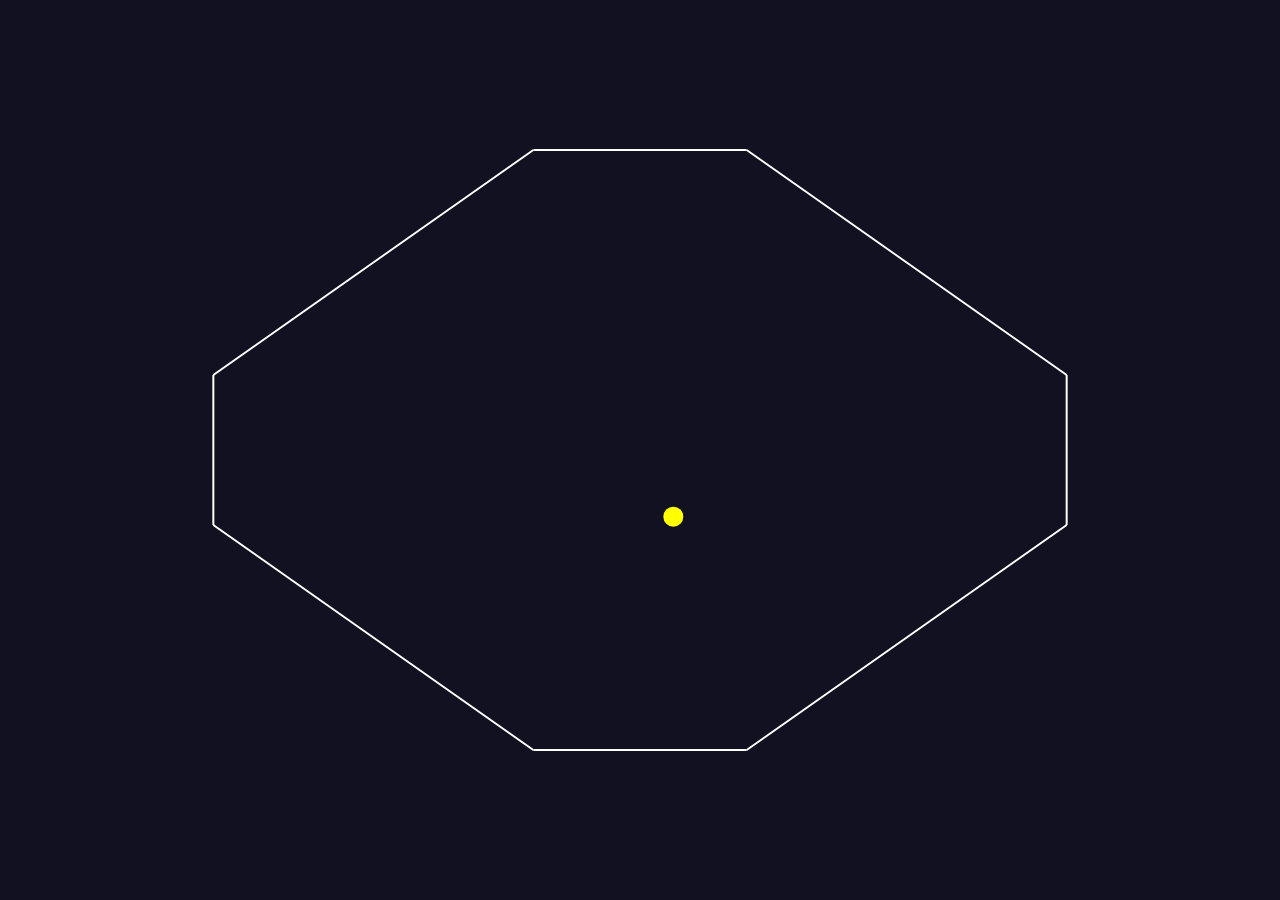
==== test/ballvsball.html @ 6657cfe3 "(BREAKING) playing with collision with multiple balls (need to backup to work on laptop)" ====
<link rel="stylesheet" href="../style.css">

<body>
</body>

<script type="module">

  import { Game } from '../src/Game.js';
  import { Segment } from '../src/Segment.js';
  import { Paddle, Wall, Ball, Level } from '../src/Pong.js';

  const level = new Level();

  const octogon = [ 
    [ -1.0,  0.25 ], [ -0.25,  1.0 ], [  0.25,  1.0 ], [  1.0,  0.25 ],
    [  1.0, -0.25 ], [  0.25, -1.0 ], [ -0.25, -1.0 ], [ -1.0, -0.25 ],
  ];

  level.addWallsFromPoints( 
    octogon.map( e => [ 
      e[ 0 ] * window.innerWidth / 3, 
      e[ 1 ] * window.innerHeight / 3 
    ] ) 
  );
  

  level.balls.push( new Ball( { x: -100, y: 0, dx: .2, dy: 0.1, fillStyle: 'yellow' } ) );
  // level.balls.push( new Ball( { x: 100, y: 5, dx: -.2, dy: 0, fillStyle: 'orange' } ) );
  // level.balls.push( new Ball( { x: 80, y: 25, dx: -.2, dy: .1, fillStyle: 'red' } ) );
  
  
  const game = new Game();
  game.update = ( dt ) => {
    level.update( dt );
  };

  game.draw = ( ctx ) => {
    ctx.save();

    ctx.translate( window.innerWidth / 2, window.innerHeight / 2 );

    level.draw( ctx );

    ctx.restore();
  };


</script>
---- style.css ----
body {
  margin: 0;
  overscroll-behavior: none; /* Disable Chrome two fingers back/forward swipe */
  user-select: none;  /* Prevent accidental selection while dragging mouse */
  
  background-color: #112;
  color: white;
}

.center {
  display: flex;
  justify-content: center;
}

.scores {
  position: absolute;
  font-family: sans-serif;
  padding: 2px;
}

.scoreLabel {
  font-weight: bold;
}

.scoreValue {
  padding-right: 10px;
}
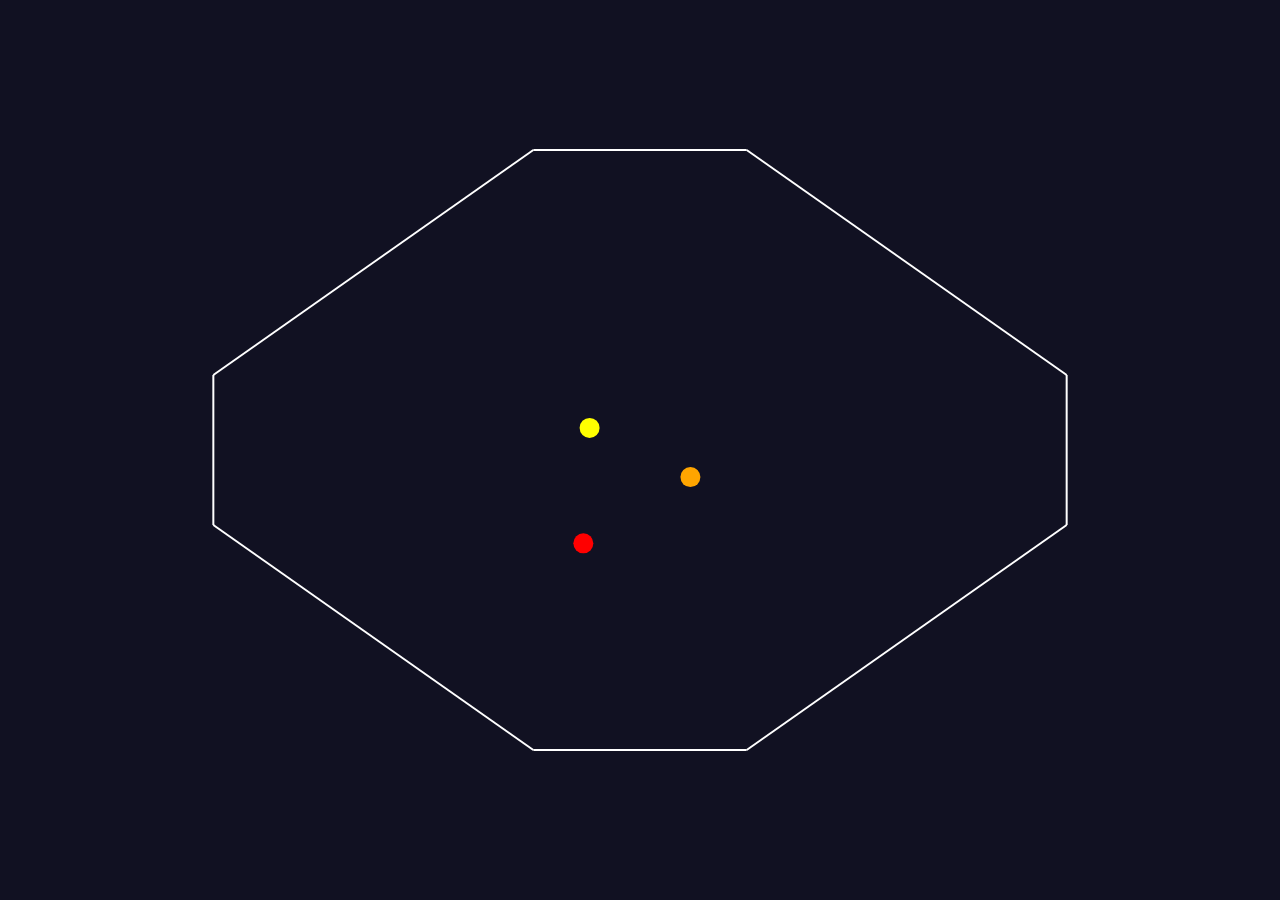
==== commit e2af05a3: "Fixed double-colliding making objects go through walls" ====
--- a/test/ballvsball.html
+++ b/test/ballvsball.html
@@ -24,9 +24,9 @@
   );
   
 
-  level.balls.push( new Ball( { x: -100, y: 0, dx: .2, dy: 0.1, fillStyle: 'yellow' } ) );
-  // level.balls.push( new Ball( { x: 100, y: 5, dx: -.2, dy: 0, fillStyle: 'orange' } ) );
-  // level.balls.push( new Ball( { x: 80, y: 25, dx: -.2, dy: .1, fillStyle: 'red' } ) );
+  level.balls.push( new Ball( { x: -100, y: 0, dx: .2, dy: 0, fillStyle: 'yellow' } ) );
+  level.balls.push( new Ball( { x: 100, y: 5, dx: -.2, dy: 0, fillStyle: 'orange' } ) );
+  level.balls.push( new Ball( { x: 80, y: 25, dx: -.2, dy: .1, fillStyle: 'red' } ) );
   
   
   const game = new Game();
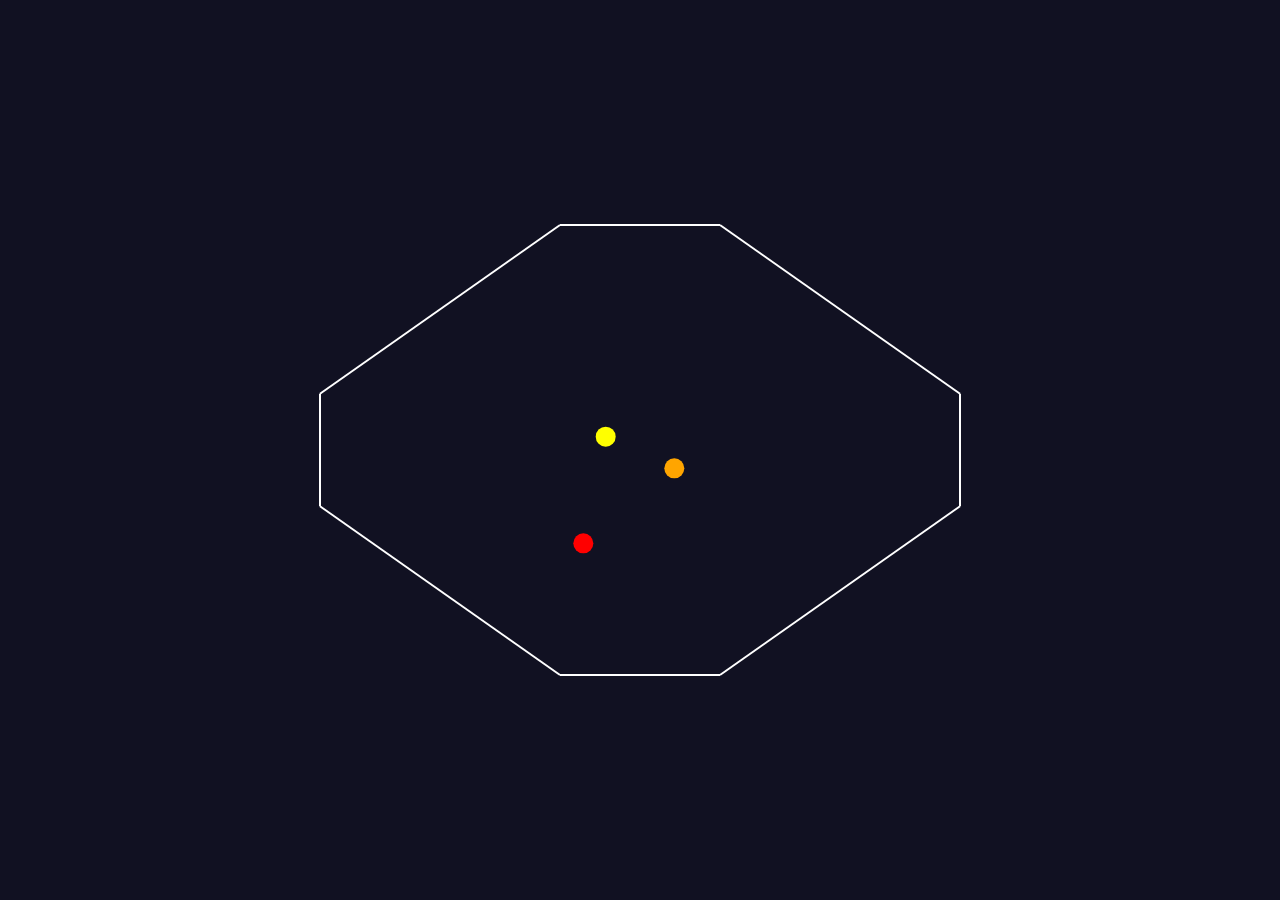
==== commit cccc6c6c: "Balls bounce off walls and each other!" ====
--- a/test/ballvsball.html
+++ b/test/ballvsball.html
@@ -18,14 +18,14 @@
 
   level.addWallsFromPoints( 
     octogon.map( e => [ 
-      e[ 0 ] * window.innerWidth / 3, 
-      e[ 1 ] * window.innerHeight / 3 
+      e[ 0 ] * window.innerWidth / 4, 
+      e[ 1 ] * window.innerHeight / 4 
     ] ) 
   );
   
 
-  level.balls.push( new Ball( { x: -100, y: 0, dx: .2, dy: 0, fillStyle: 'yellow' } ) );
-  level.balls.push( new Ball( { x: 100, y: 5, dx: -.2, dy: 0, fillStyle: 'orange' } ) );
+  level.balls.push( new Ball( { x: -50, y: 0, dx: .1, dy: 0, fillStyle: 'yellow' } ) );
+  level.balls.push( new Ball( { x: 50, y: 5, dx: -.1, dy: 0, fillStyle: 'orange' } ) );
   level.balls.push( new Ball( { x: 80, y: 25, dx: -.2, dy: .1, fillStyle: 'red' } ) );
   
   
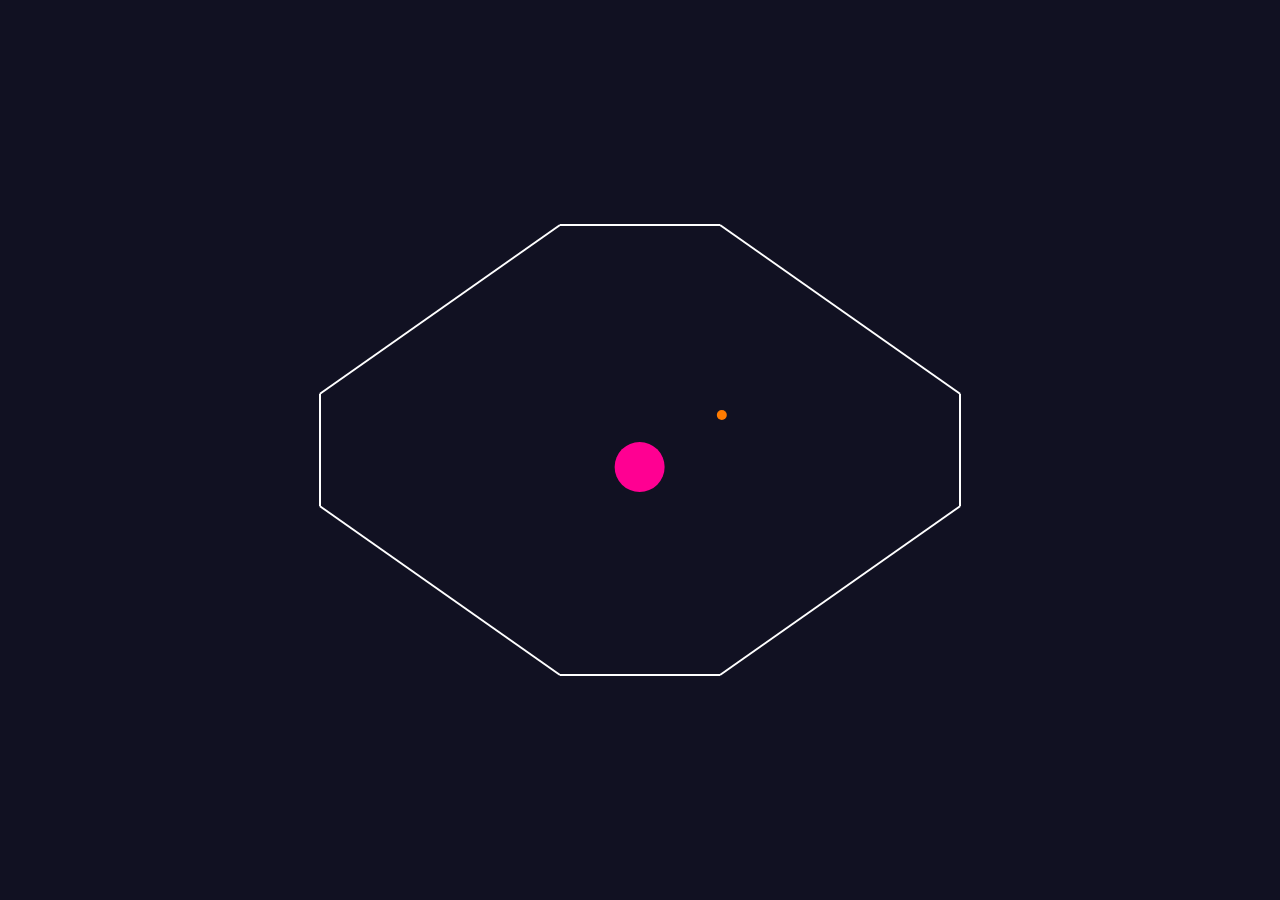
==== commit b7d480b5: "Incorporate mass into collision" ====
--- a/test/ballvsball.html
+++ b/test/ballvsball.html
@@ -23,10 +23,9 @@
     ] ) 
   );
   
-
-  level.balls.push( new Ball( { x: -50, y: 0, dx: .1, dy: 0, fillStyle: 'yellow' } ) );
-  level.balls.push( new Ball( { x: 50, y: 5, dx: -.1, dy: 0, fillStyle: 'orange' } ) );
-  level.balls.push( new Ball( { x: 80, y: 25, dx: -.2, dy: .1, fillStyle: 'red' } ) );
+  addBall(  50, 0, -0.1, 0, 5 );
+  addBall( -50, 10, 0.1, 0, 25 );
+  setInterval( () => addBall( 0, 0 ), 2000 );
   
   
   const game = new Game();
@@ -44,6 +43,18 @@
     ctx.restore();
   };
 
+  function addBall( 
+    x, y, 
+    dx = 0.5 * ( Math.random() - 0.5 ), 
+    dy = 0.5 * ( Math.random() - 0.5 ), 
+    size = Math.random() * 20 + 5 
+  ) {
+    level.balls.push( new Ball( { 
+      x: x, y: y, dx: dx, dy: dy, radius: size, mass: size,
+      fillStyle: `hsl( ${ Math.random() * 360 }, 100%, 50%)` 
+    } ) );
+  }
+
 
 </script>
 
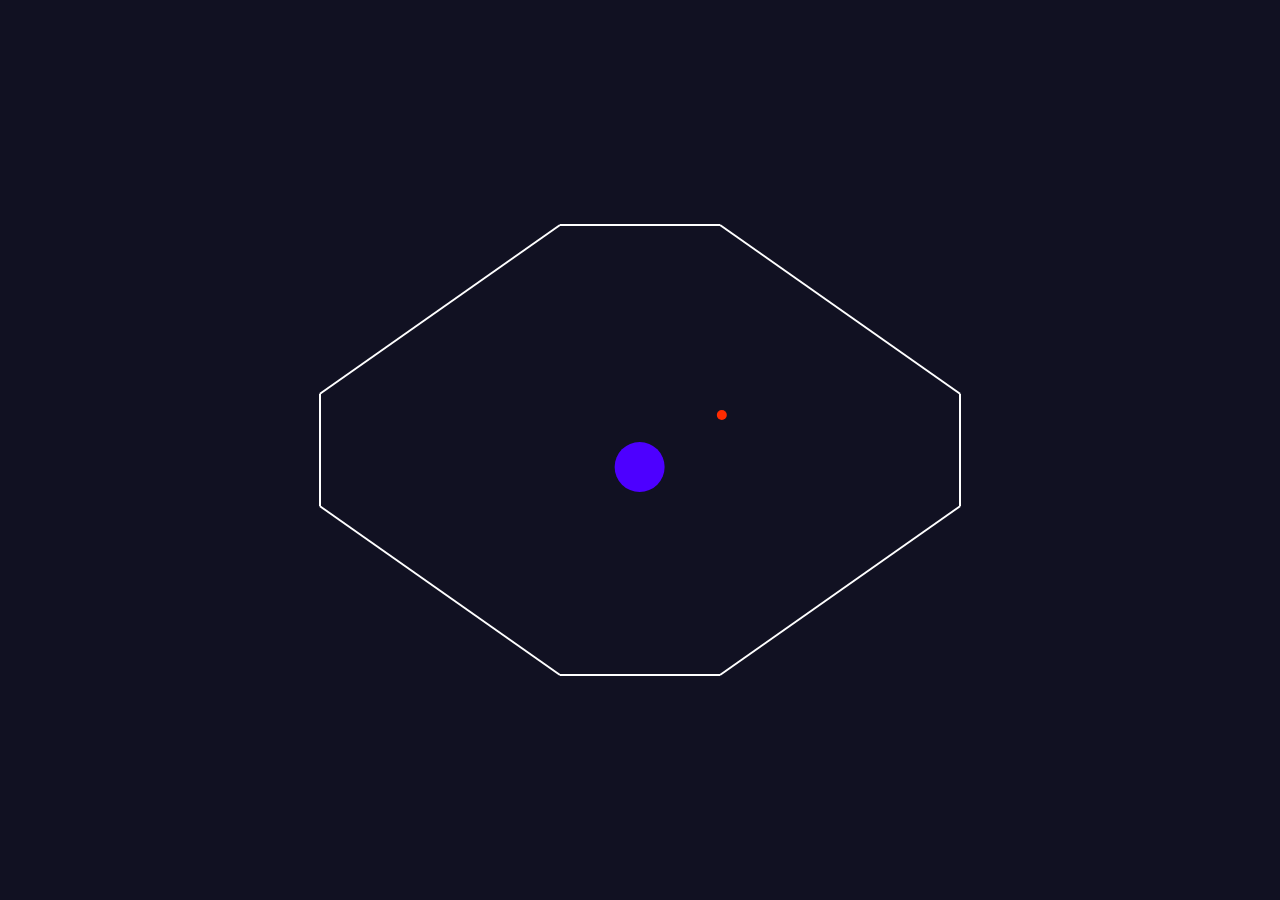
==== commit a45093c4: "Simplify collision code by giving Segments dx/dy/mass" ====
--- a/test/ballvsball.html
+++ b/test/ballvsball.html
@@ -25,7 +25,7 @@
   
   addBall(  50, 0, -0.1, 0, 5 );
   addBall( -50, 10, 0.1, 0, 25 );
-  setInterval( () => addBall( 0, 0 ), 2000 );
+  // setInterval( () => addBall( 0, 0 ), 2000 );
   
   
   const game = new Game();
